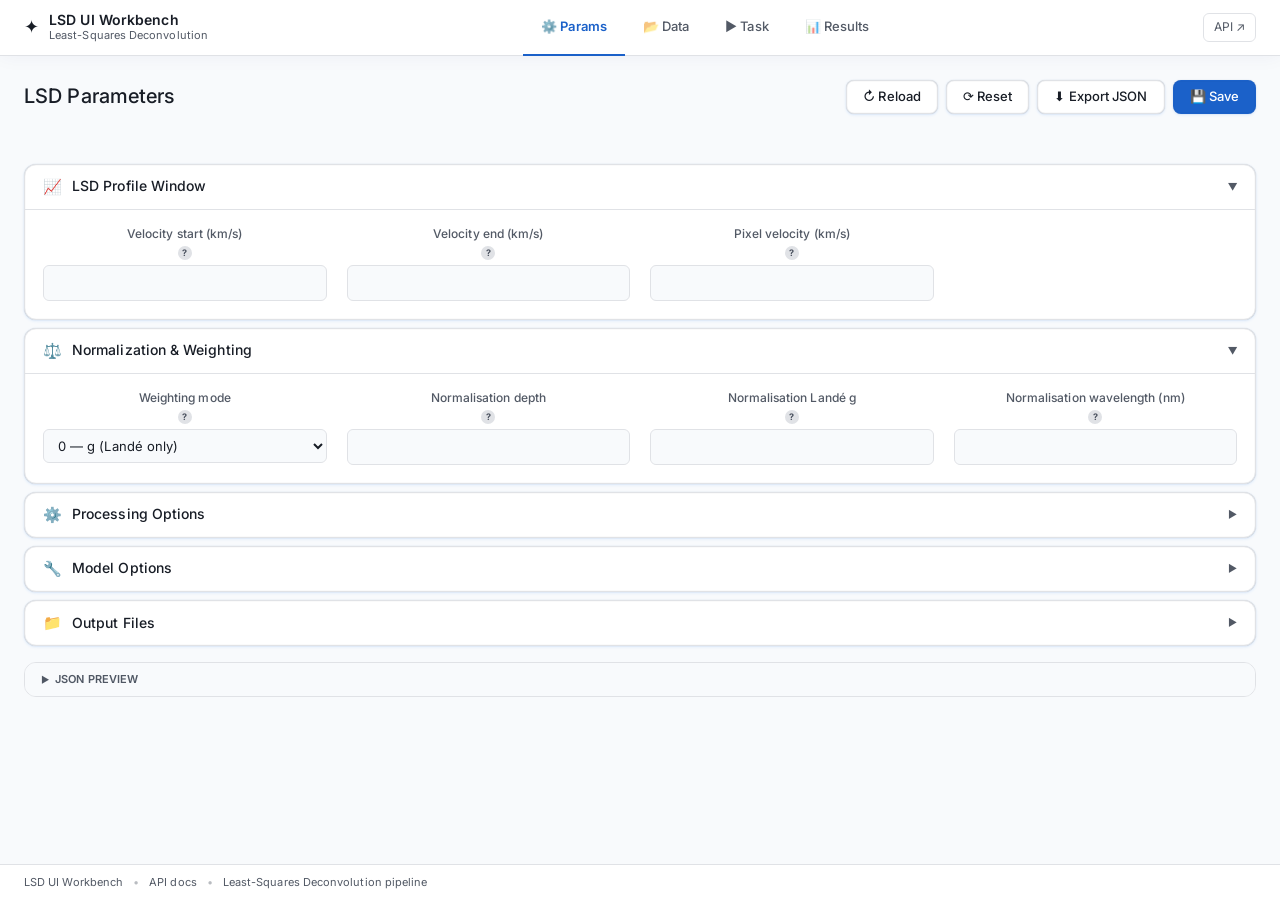
==== frontend/index.html @ bf509ae3 "Add LSD pipeline and runner implementation with web UI for configuration management - Created `pipel" ====
<!doctype html>
<html lang="en">
<head>
  <meta charset="UTF-8" />
  <meta name="viewport" content="width=device-width, initial-scale=1.0" />
  <title>LSD UI Workbench</title>
  <link rel="preconnect" href="https://fonts.googleapis.com" />
  <link rel="preconnect" href="https://fonts.gstatic.com" crossorigin />
  <link href="https://fonts.googleapis.com/css2?family=Inter:wght@400;500;600&display=swap" rel="stylesheet" />
  <link rel="stylesheet" href="css/app.css?v=2" />
</head>
<body>

  <!-- ===== HEADER ===== -->
  <header class="app-header">
    <div class="header-inner">
      <div class="brand">
        <span class="brand-icon">✦</span>
        <div>
          <div class="brand-title">LSD UI Workbench</div>
          <div class="brand-sub">Least-Squares Deconvolution</div>
        </div>
      </div>
      <nav class="tab-nav" role="tablist" aria-label="Main navigation">
        <button class="tab-btn active" data-tab="params"  role="tab" aria-selected="true">⚙️ Params</button>
        <button class="tab-btn"        data-tab="data"    role="tab" aria-selected="false">📂 Data</button>
        <button class="tab-btn"        data-tab="task"    role="tab" aria-selected="false">▶ Task</button>
        <button class="tab-btn"        data-tab="results" role="tab" aria-selected="false">📊 Results</button>
      </nav>
      <a class="docs-link" href="/api/docs" target="_blank" title="FastAPI docs">API ↗</a>
    </div>
  </header>

  <!-- ===== MAIN ===== -->
  <main class="app-main">

    <!-- ── Tab: Params ──────────────────────────────────────────────── -->
    <section id="tab-params" class="tab-panel active" role="tabpanel">
      <div class="panel-header">
        <h2>LSD Parameters</h2>
        <div class="panel-actions">
          <button id="params-reload-btn" class="btn btn-secondary">↻ Reload</button>
          <button id="params-reset-btn"  class="btn btn-secondary">⟳ Reset</button>
          <button id="params-export-btn" class="btn btn-secondary">⬇ Export JSON</button>
          <button id="params-save-btn"   class="btn btn-primary">💾 Save</button>
        </div>
      </div>
      <div id="params-status" class="status-bar" aria-live="polite"></div>
      <!-- Accordion sections rendered by params.js -->
      <div id="params-form" class="accordion-list"></div>
      <!-- JSON preview -->
      <details class="json-preview-wrap">
        <summary class="json-preview-summary">JSON Preview</summary>
        <textarea id="params-json-preview" class="json-preview" spellcheck="false" readonly></textarea>
      </details>
    </section>

    <!-- ── Tab: Data ────────────────────────────────────────────────── -->
    <section id="tab-data" class="tab-panel" role="tabpanel">
      <div class="panel-header">
        <h2>Spectrum &amp; Mask</h2>
        <div class="panel-actions">
          <button id="btn-data-reload"   class="btn btn-secondary">↻ Reload</button>
          <button id="btn-validate"      class="btn btn-secondary">🔍 Validate</button>
          <button id="btn-data-save"     class="btn btn-primary">💾 Save</button>
        </div>
      </div>
      <div id="data-status" class="status-bar" aria-live="polite"></div>

      <div class="card">
        <div class="card-title">Input Paths</div>
        <div class="field-grid">
          <div class="field-row field-row--full">
            <label class="field-label" for="input-observation">input.observation</label>
            <input type="text" id="input-observation" class="field-input" placeholder="data/filename.s" />
          </div>
          <div class="field-row field-row--full">
            <label class="field-label" for="input-mask">input.mask</label>
            <input type="text" id="input-mask" class="field-input" placeholder="masks/filename.dat" />
          </div>
        </div>
      </div>

      <div class="card" style="margin-top:12px">
        <div class="card-title">Available Data Files</div>
        <div id="data-files-list" class="file-chip-list"></div>
      </div>

      <div class="card" style="margin-top:12px">
        <div class="card-title">Available Mask Files</div>
        <div id="mask-files-list" class="file-chip-list"></div>
      </div>
    </section>

    <!-- ── Tab: Task ─────────────────────────────────────────────────── -->
    <section id="tab-task" class="tab-panel" role="tabpanel">
      <div class="panel-header">
        <h2>LSD Task</h2>
        <div class="panel-actions">
          <button id="btn-run-validate" class="btn btn-secondary">🔍 Validate Config</button>
          <button id="btn-run-start"    class="btn btn-primary">▶ Run LSD</button>
          <button id="btn-run-stop"     class="btn btn-danger">■ Stop</button>
        </div>
      </div>
      <div id="task-status" class="status-bar" aria-live="polite"></div>

      <div class="card">
        <div class="card-title">Run Settings</div>
        <div class="field-grid">
          <div class="field-row">
            <label class="field-label" for="run-mode">Run mode</label>
            <select id="run-mode" class="field-select">
              <option value="mock">Mock (simulate)</option>
              <option value="api">API (live backend)</option>
            </select>
          </div>
          <div class="field-row">
            <label class="field-label" for="api-base-url">API base URL</label>
            <input type="text" id="api-base-url" class="field-input" value="http://127.0.0.1:8080" />
          </div>
        </div>
      </div>

      <div class="card" style="margin-top:12px">
        <div class="card-title" style="display:flex;justify-content:space-between;align-items:center">
          Task Log
          <button id="btn-log-clear" class="btn btn-ghost btn-sm">Clear</button>
        </div>
        <div id="task-log" class="log-panel"></div>
      </div>
    </section>

    <!-- ── Tab: Results ───────────────────────────────────────────────── -->
    <section id="tab-results" class="tab-panel" role="tabpanel">
      <div class="panel-header">
        <h2>Result Plot</h2>
        <div class="panel-actions">
          <button id="btn-result-load" class="btn btn-primary">↻ Load Latest</button>
        </div>
      </div>
      <div id="result-status" class="status-bar" aria-live="polite"></div>

      <div class="card">
        <div class="card-title">LSD Profile</div>
        <div class="plot-box">
          <svg id="profile-svg" viewBox="0 0 900 280" preserveAspectRatio="none"></svg>
        </div>
      </div>

      <div class="card" style="margin-top:12px">
        <div class="card-title">Result Summary</div>
        <textarea id="result-json" class="json-preview" spellcheck="false" readonly></textarea>
      </div>
    </section>

  </main>

  <!-- ===== FOOTER ===== -->
  <footer class="app-footer">
    <span>LSD UI Workbench</span>
    <span class="sep">•</span>
    <a href="/api/docs" target="_blank">API docs</a>
    <span class="sep">•</span>
    <span>Least-Squares Deconvolution pipeline</span>
  </footer>

  <!-- Application JS (order matters: common.js first) -->
  <script src="js/common.js?v=2"></script>
  <script src="js/params.js?v=2"></script>
  <script src="js/data.js?v=2"></script>
  <script src="js/task.js?v=2"></script>
  <script src="js/results.js?v=2"></script>
</body>
</html>
---- frontend/css/app.css ----
/* =========================================================
   LSD UI Workbench — Airtable-Inspired Light Theme
   ========================================================= */

/* ── CSS Variables ────────────────────────────────────────── */
:root {
  --bg-base:       #ffffff;
  --bg-surface:    #f8fafc;
  --bg-card:       #ffffff;
  --border:        #e0e2e6;
  --text:          #181d26;
  --text-muted:    rgba(4, 14, 32, 0.69);
  --primary:       #1b61c9;
  --primary-hover: #1650a8;
  --primary-mid:   #254fad;
  --danger:        #b91c1c;
  --danger-bg:     #fef2f2;
  --danger-border: #fca5a5;
  --ok:            #006400;
  --warn:          #b45309;
  --header-h:      56px;

  --shadow-card: 0 0 1px rgba(0,0,0,0.18), 0 1px 3px rgba(45,127,249,0.14),
                 0 0 0 0.5px rgba(0,0,0,0.04) inset;
  --shadow-soft: 0 0 20px rgba(15,48,106,0.05);
}

/* ── Reset ────────────────────────────────────────────────── */
*, *::before, *::after { box-sizing: border-box; }

html { font-size: 14px; }

body {
  margin: 0;
  min-height: 100vh;
  color: var(--text);
  background: var(--bg-surface);
  font-family: "Inter", -apple-system, BlinkMacSystemFont, "Segoe UI", Roboto, sans-serif;
  line-height: 1.35;
  letter-spacing: 0.07px;
  -webkit-font-smoothing: antialiased;
  display: flex;
  flex-direction: column;
}

a { color: var(--primary); text-decoration: none; }
a:hover { text-decoration: underline; }

input, select, textarea, button { font: inherit; }

/* ── Header ───────────────────────────────────────────────── */
.app-header {
  position: sticky;
  top: 0;
  z-index: 100;
  height: var(--header-h);
  background: rgba(255,255,255,0.95);
  backdrop-filter: blur(10px);
  border-bottom: 1px solid var(--border);
  box-shadow: var(--shadow-soft);
}

.header-inner {
  max-width: 1280px;
  margin: 0 auto;
  height: 100%;
  padding: 0 24px;
  display: flex;
  align-items: center;
  gap: 20px;
}

.brand {
  display: flex;
  align-items: center;
  gap: 10px;
  white-space: nowrap;
  flex-shrink: 0;
}
.brand-icon { font-size: 18px; }
.brand-title {
  font-size: 14px;
  font-weight: 600;
  letter-spacing: 0.1px;
  line-height: 1.2;
}
.brand-sub {
  font-size: 11px;
  color: var(--text-muted);
  letter-spacing: 0.07px;
}

.docs-link {
  font-size: 12px;
  color: var(--text-muted);
  padding: 5px 10px;
  border: 1px solid var(--border);
  border-radius: 6px;
  white-space: nowrap;
  flex-shrink: 0;
  transition: color .15s, border-color .15s;
}
.docs-link:hover { color: var(--primary); border-color: var(--primary); text-decoration: none; }

/* ── Tab navigation ───────────────────────────────────────── */
.tab-nav {
  display: flex;
  flex: 1;
  justify-content: center;
}

.tab-btn {
  background: transparent;
  border: none;
  border-bottom: 2px solid transparent;
  color: var(--text-muted);
  cursor: pointer;
  font-size: 13px;
  font-weight: 500;
  padding: 0 18px;
  height: var(--header-h);
  transition: color .15s, border-color .15s;
  white-space: nowrap;
  letter-spacing: 0.07px;
}
.tab-btn:hover { color: var(--text); }
.tab-btn.active {
  color: var(--primary);
  border-bottom-color: var(--primary);
  font-weight: 600;
}

/* ── Main content ─────────────────────────────────────────── */
.app-main {
  flex: 1;
  max-width: 1280px;
  width: 100%;
  margin: 0 auto;
  padding: 24px 24px 40px;
}

/* ── Tab panels ───────────────────────────────────────────── */
.tab-panel { display: none; }
.tab-panel.active { display: block; }

/* ── Panel header ─────────────────────────────────────────── */
.panel-header {
  display: flex;
  align-items: center;
  justify-content: space-between;
  flex-wrap: wrap;
  gap: 12px;
  margin-bottom: 14px;
}
.panel-header h2 {
  font-size: 20px;
  font-weight: 500;
  letter-spacing: 0.1px;
  margin: 0;
}
.panel-actions {
  display: flex;
  gap: 8px;
  flex-wrap: wrap;
  align-items: center;
}

/* ── Status bar ───────────────────────────────────────────── */
.status-bar {
  min-height: 22px;
  font-size: 12px;
  letter-spacing: 0.07px;
  padding: 4px 10px;
  border-radius: 6px;
  margin-bottom: 14px;
  transition: background .2s, color .2s;
}
.status-bar.ok   { background: #dcfce7; color: var(--ok); }
.status-bar.warn { background: #fef9c3; color: var(--warn); }
.status-bar.error { background: var(--danger-bg); color: var(--danger); }

/* ── Buttons ──────────────────────────────────────────────── */
.btn {
  display: inline-flex;
  align-items: center;
  gap: 5px;
  border: 1px solid transparent;
  border-radius: 8px;
  padding: 7px 16px;
  cursor: pointer;
  font-size: 13px;
  font-weight: 500;
  letter-spacing: 0.08px;
  transition: opacity .15s, box-shadow .15s;
  white-space: nowrap;
}
.btn:hover { opacity: .88; }
.btn:active { opacity: .72; }

.btn-primary   { background: var(--primary); color: #fff; box-shadow: var(--shadow-card); }
.btn-secondary { background: #fff; color: var(--text); border-color: var(--border); box-shadow: var(--shadow-card); }
.btn-danger    { background: #fff; color: var(--danger); border-color: var(--danger-border); }
.btn-ghost     { background: transparent; color: var(--text-muted); border-color: transparent; }
.btn-sm        { padding: 4px 10px; font-size: 12px; border-radius: 6px; }

/* Legacy btn classes */
.btn.primary   { background: var(--primary); color: #fff; }
.btn.secondary { background: var(--bg-card); color: var(--text); border-color: var(--border); }
.btn.ghost     { background: transparent; color: var(--text); border-color: var(--border); }
.btn.danger    { background: var(--danger-bg); color: var(--danger); border-color: var(--danger-border); }

/* ── Card ─────────────────────────────────────────────────── */
.card {
  background: var(--bg-card);
  border: 1px solid var(--border);
  border-radius: 12px;
  padding: 20px;
  box-shadow: var(--shadow-card);
}
.card-title {
  font-size: 11px;
  font-weight: 600;
  letter-spacing: 0.12px;
  margin-bottom: 14px;
  color: var(--text-muted);
  text-transform: uppercase;
}

/* ── Accordion ────────────────────────────────────────────── */
.accordion-list { display: flex; flex-direction: column; gap: 8px; }

.accordion {
  background: var(--bg-card);
  border: 1px solid var(--border);
  border-radius: 12px;
  overflow: hidden;
  box-shadow: var(--shadow-card);
}

.accordion-header {
  display: flex;
  align-items: center;
  gap: 10px;
  padding: 12px 18px;
  cursor: pointer;
  user-select: none;
  transition: background .12s;
}
.accordion-header:hover { background: var(--bg-surface); }

.accordion-icon  { font-size: 15px; flex-shrink: 0; }
.accordion-label {
  flex: 1;
  font-size: 14px;
  font-weight: 500;
  letter-spacing: 0.07px;
}
.accordion-arrow {
  font-size: 10px;
  color: var(--text-muted);
  transition: transform .18s;
}
.accordion.open .accordion-arrow { transform: rotate(90deg); }

.accordion-body {
  display: none;
  padding: 6px 18px 18px;
  border-top: 1px solid var(--border);
}
.accordion.open .accordion-body { display: block; }

/* ── Field grid & rows ────────────────────────────────────── */
.field-grid {
  display: grid;
  grid-template-columns: repeat(auto-fill, minmax(260px, 1fr));
  gap: 14px 20px;
  padding-top: 10px;
}

.field-row { display: flex; flex-direction: column; gap: 5px; }
.field-row--full { grid-column: 1 / -1; }
.field-row--hidden { display: none !important; }

.field-subheader {
  grid-column: 1 / -1;
  font-size: 11px;
  font-weight: 600;
  letter-spacing: 0.12px;
  color: var(--text-muted);
  text-transform: uppercase;
  border-top: 1px solid var(--border);
  padding-top: 10px;
  margin-top: 2px;
}

.field-label {
  font-size: 12px;
  font-weight: 500;
  color: var(--text-muted);
  letter-spacing: 0.07px;
  display: flex;
  align-items: center;
  gap: 4px;
}

.field-input,
.field-select {
  border: 1px solid var(--border);
  border-radius: 6px;
  padding: 7px 10px;
  background: var(--bg-surface);
  color: var(--text);
  font-size: 13px;
  letter-spacing: 0.07px;
  outline: none;
  transition: border-color .15s, box-shadow .15s;
}
.field-input[type="number"] {
  text-align: right;
  font-family: "SF Mono", "Fira Mono", Consolas, monospace;
  color-scheme: light;
}
.field-input:focus,
.field-select:focus {
  border-color: var(--primary);
  box-shadow: 0 0 0 1.5px var(--primary);
}
.field-input:disabled,
.field-select:disabled { opacity: .42; cursor: not-allowed; }

.checkbox-label {
  display: flex;
  align-items: center;
  gap: 8px;
  font-size: 13px;
  font-weight: 400;
  cursor: pointer;
  margin-top: 4px;
}
.checkbox-label input[type="checkbox"] {
  width: 14px;
  height: 14px;
  flex-shrink: 0;
  accent-color: var(--primary);
  cursor: pointer;
}

/* ── Help tooltip (?) icon ───────────────────────────────── */
.param-help {
  display: inline-flex;
  align-items: center;
  justify-content: center;
  width: 14px;
  height: 14px;
  border-radius: 50%;
  background: var(--border);
  color: var(--text-muted);
  font-size: 9px;
  font-weight: 700;
  cursor: help;
  flex-shrink: 0;
  position: relative;
  transition: background .12s, color .12s;
  vertical-align: middle;
}
.param-help:hover { background: var(--primary); color: #fff; }

.param-help[data-tip]:hover::after {
  content: attr(data-tip);
  position: absolute;
  left: 50%;
  bottom: calc(100% + 6px);
  transform: translateX(-50%);
  background: #1a1f2e;
  color: #fff;
  font-size: 11px;
  font-weight: 400;
  letter-spacing: 0.07px;
  line-height: 1.45;
  padding: 7px 11px;
  border-radius: 6px;
  white-space: pre-wrap;
  max-width: 280px;
  width: max-content;
  z-index: 300;
  pointer-events: none;
  box-shadow: 0 4px 12px rgba(0,0,0,0.3);
}
.param-help[data-tip]:hover::before {
  content: '';
  position: absolute;
  left: 50%;
  bottom: calc(100% + 2px);
  transform: translateX(-50%);
  border: 4px solid transparent;
  border-top-color: #1a1f2e;
  z-index: 300;
  pointer-events: none;
}

/* ── JSON preview ─────────────────────────────────────────── */
.json-preview-wrap {
  margin-top: 16px;
  border: 1px solid var(--border);
  border-radius: 12px;
  overflow: hidden;
  background: var(--bg-card);
}
.json-preview-summary {
  padding: 9px 16px;
  font-size: 11px;
  font-weight: 600;
  color: var(--text-muted);
  cursor: pointer;
  letter-spacing: 0.12px;
  text-transform: uppercase;
  background: var(--bg-surface);
  user-select: none;
  list-style: none;
  display: flex;
  align-items: center;
  gap: 6px;
}
.json-preview-summary:hover { background: #eef2f7; }
.json-preview-summary::before { content: '▶'; font-size: 9px; transition: transform .15s; }
details[open] .json-preview-summary::before { transform: rotate(90deg); }

.json-preview {
  width: 100%;
  min-height: 160px;
  max-height: 360px;
  resize: vertical;
  border: none;
  border-top: 1px solid var(--border);
  padding: 12px 14px;
  background: #f4f6fa;
  font-family: "SF Mono", "Fira Mono", Consolas, monospace;
  font-size: 12px;
  line-height: 1.5;
  color: var(--text);
  outline: none;
}

/* ── File chips ───────────────────────────────────────────── */
.file-chip-list {
  display: flex;
  flex-wrap: wrap;
  gap: 6px;
  min-height: 24px;
}
.file-chip {
  background: var(--bg-surface);
  border: 1px solid var(--border);
  border-radius: 6px;
  padding: 4px 12px;
  font-size: 12px;
  cursor: pointer;
  transition: border-color .12s, color .12s;
  font-family: "SF Mono", "Fira Mono", Consolas, monospace;
}
.file-chip:hover { border-color: var(--primary); color: var(--primary); }

/* ── Task log panel ───────────────────────────────────────── */
.log-panel {
  min-height: 180px;
  max-height: 360px;
  overflow-y: auto;
  background: var(--bg-surface);
  border: 1px solid var(--border);
  border-radius: 8px;
  padding: 10px 12px;
  font-family: "SF Mono", "Fira Mono", Consolas, monospace;
  font-size: 12px;
  line-height: 1.6;
}
.log-panel p { margin: 0; }
.log-panel .log-error { color: var(--danger); }
.log-panel .log-ok    { color: var(--ok); }

/* ── Plot box ─────────────────────────────────────────────── */
.plot-box {
  border: 1px dashed var(--border);
  border-radius: 8px;
  padding: 6px;
  background: var(--bg-surface);
  min-height: 280px;
}
.plot-box svg { width: 100%; height: 280px; display: block; }

/* ── Footer ───────────────────────────────────────────────── */
.app-footer {
  background: var(--bg-card);
  border-top: 1px solid var(--border);
  padding: 10px 24px;
  display: flex;
  gap: 10px;
  align-items: center;
  font-size: 11px;
  color: var(--text-muted);
  letter-spacing: 0.07px;
}
.app-footer a { color: var(--text-muted); }
.app-footer a:hover { color: var(--primary); }
.sep { opacity: 0.4; }

/* ── Legacy multi-page compat ─────────────────────────────── */
.page {
  max-width: 1180px;
  margin: 0 auto;
  padding: 24px 24px 32px;
}
.hero {
  background: var(--bg-card);
  border: 1px solid var(--border);
  border-radius: 16px;
  padding: 20px 24px;
  margin-bottom: 16px;
}
.hero h1 { margin: 0 0 6px; font-size: 24px; font-weight: 400; line-height: 1.25; letter-spacing: 0.12px; }
.hero p { margin: 0; color: var(--text-muted); font-size: 14px; letter-spacing: 0.07px; }
.btn-row { display: flex; gap: 8px; flex-wrap: wrap; align-items: center; }
.status {
  padding: 4px 12px;
  border-radius: 999px;
  font-size: 12px;
  font-weight: 500;
}
.status.ok      { background: #dcfce7; color: var(--ok); }
.status.warn    { background: #fef9c3; color: var(--warn); }
.status.error   { background: var(--danger-bg); color: var(--danger); }
.status.running { background: #dbeafe; color: var(--primary); }
.log {
  min-height: 160px; max-height: 280px; overflow: auto;
  border: 1px solid var(--border); border-radius: 8px;
  background: var(--bg-surface); padding: 10px 12px;
  font-family: "SF Mono", "Fira Mono", Consolas, monospace;
  font-size: 12px; line-height: 1.55;
}
.log p { margin: 0; }
.grid { display: grid; gap: 12px; }
.grid.two { grid-template-columns: repeat(2, minmax(0, 1fr)); }
label { display: flex; flex-direction: column; gap: 4px; font-size: 13px; font-weight: 500; }
input[type="text"], input[type="number"], select {
  border: 1px solid var(--border); border-radius: 6px; padding: 8px 10px;
  background: var(--bg-surface); color: var(--text); font-size: 13px; outline: none;
  transition: border-color .15s;
}
input:focus, select:focus { border-color: var(--primary); }

/* ── Responsive ───────────────────────────────────────────── */
@media (max-width: 860px) {
  .header-inner { padding: 0 14px; gap: 10px; }
  .brand-sub { display: none; }
  .tab-btn { padding: 0 12px; font-size: 12px; }
  .app-main { padding: 16px 14px 32px; }
  .field-grid { grid-template-columns: 1fr; }
}
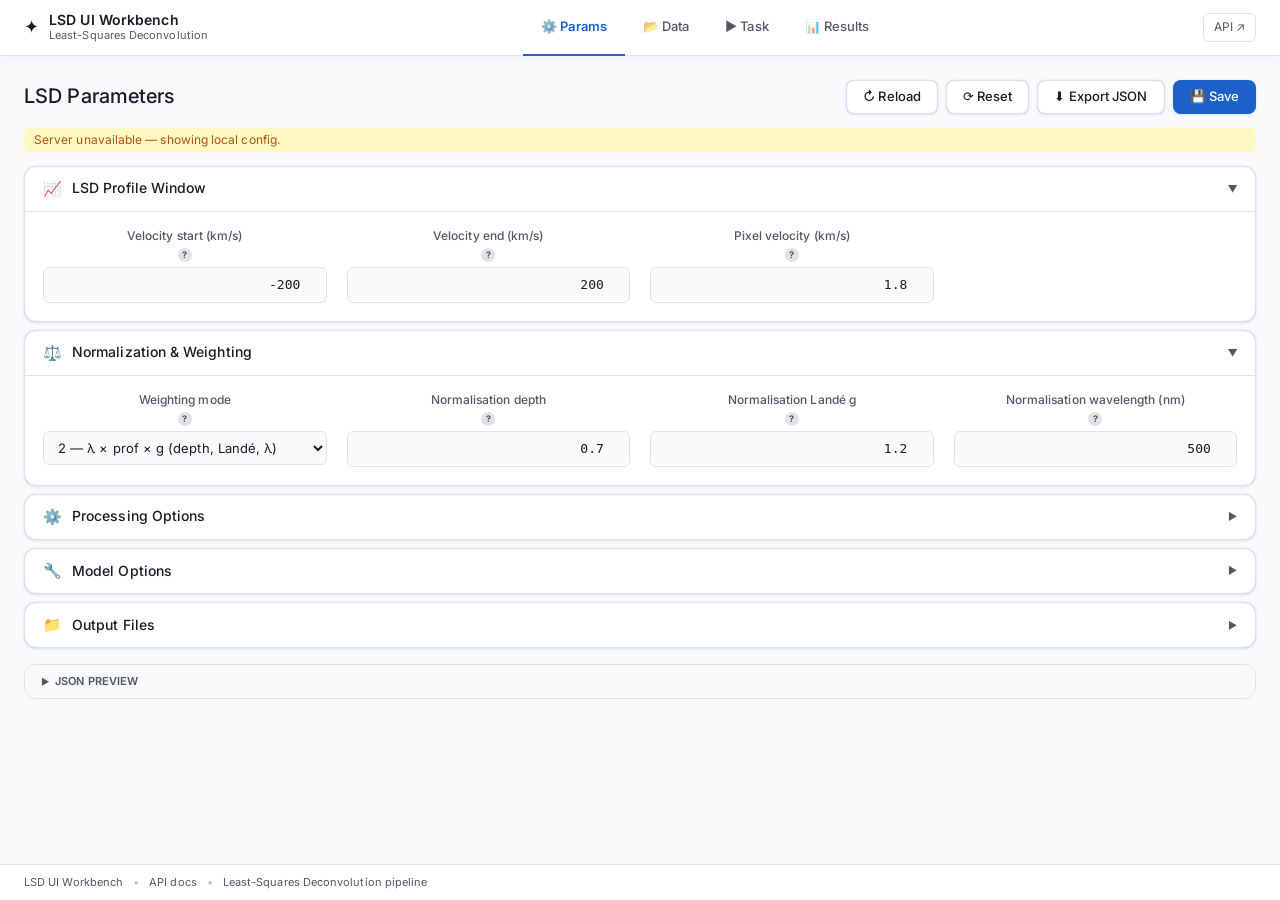
==== commit 13c320e3: "add interactive Plotly spectrum+mask viewer backend and frontend Agent-Logs-Url: https://github.com/" ====
--- a/frontend/index.html
+++ b/frontend/index.html
@@ -137,6 +137,7 @@
         <h2>Result Plot</h2>
         <div class="panel-actions">
           <button id="btn-result-load" class="btn btn-primary">↻ Load Latest</button>
+          <button id="btn-view-spectrum" class="btn btn-secondary" aria-label="View Spectrum and Mask">🔭 View Spectrum &amp; Mask</button>
         </div>
       </div>
       <div id="result-status" class="status-bar" aria-live="polite"></div>
--- a/frontend/css/app.css
+++ b/frontend/css/app.css
@@ -556,3 +556,25 @@
   .field-grid { grid-template-columns: 1fr; }
 }
 
+
+/* ── Spectrum Viewer ──────────────────────────────────────── */
+.sv-toolbar {
+  display: flex;
+  align-items: flex-end;
+  gap: 12px;
+  flex-wrap: wrap;
+  margin-bottom: 16px;
+}
+.sv-toolbar .field-row {
+  display: flex;
+  flex-direction: column;
+  gap: 4px;
+  min-width: 260px;
+}
+.sv-plot-frame {
+  width: 100%;
+  border: 1px solid var(--border);
+  border-radius: 12px;
+  background: var(--bg-base);
+  min-height: 740px;
+}
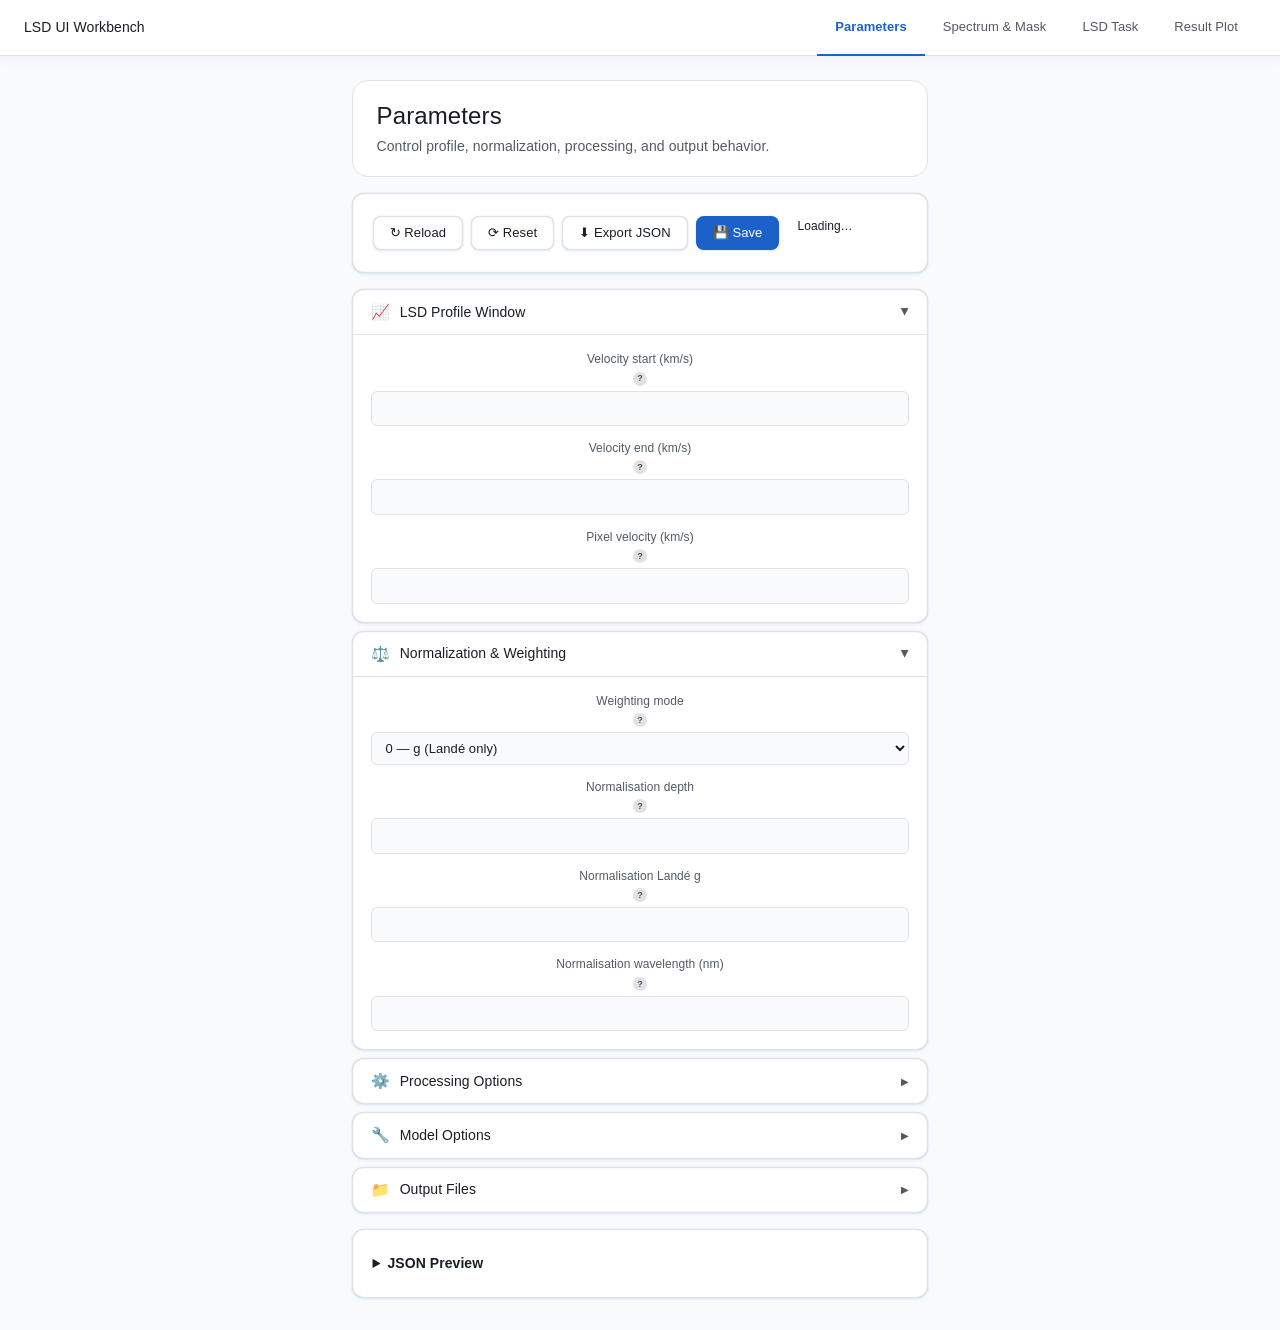
==== commit 6e198bbc: "前端优化" ====
--- a/frontend/index.html
+++ b/frontend/index.html
@@ -4,6 +4,7 @@
 <head>
   <meta charset="UTF-8" />
   <meta name="viewport" content="width=device-width, initial-scale=1.0" />
+  <meta http-equiv="refresh" content="0; url=params.html" />
   <title>LSD UI Workbench</title>
   <link rel="preconnect" href="https://fonts.googleapis.com" />
   <link rel="preconnect" href="https://fonts.gstatic.com" crossorigin />
--- a/frontend/css/app.css
+++ b/frontend/css/app.css
@@ -504,6 +504,32 @@
 .sep { opacity: 0.4; }
 
 /* ── Legacy multi-page compat ─────────────────────────────── */
+.main-nav {
+  display: flex;
+  gap: 0;
+  margin-left: auto;
+}
+.nav-link {
+  display: inline-flex;
+  align-items: center;
+  height: var(--header-h);
+  padding: 0 18px;
+  font-size: 13px;
+  font-weight: 500;
+  color: var(--text-muted);
+  text-decoration: none;
+  border-bottom: 2px solid transparent;
+  transition: color .15s, border-color .15s;
+  letter-spacing: 0.07px;
+  white-space: nowrap;
+}
+.nav-link:hover { color: var(--text); text-decoration: none; }
+.nav-link.active {
+  color: var(--primary);
+  border-bottom-color: var(--primary);
+  font-weight: 600;
+}
+
 .page {
   max-width: 1180px;
   margin: 0 auto;
@@ -557,6 +583,87 @@
 }
 
 
+/* ── Data table ───────────────────────────────────────────── */
+.data-table {
+  width: 100%;
+  border-collapse: collapse;
+  font-size: .875rem;
+}
+.data-table th {
+  color: var(--text-muted);
+  font-weight: 600;
+  padding: 8px 12px;
+  text-align: left;
+  border-bottom: 1px solid var(--border);
+  font-size: .78rem;
+  text-transform: uppercase;
+  letter-spacing: 0.06em;
+}
+.data-table td {
+  padding: 9px 12px;
+  border-bottom: 1px solid var(--border);
+  color: var(--text);
+  font-size: .82rem;
+}
+.data-table td code {
+  font-family: "SF Mono", "Fira Mono", Consolas, monospace;
+  font-size: .82rem;
+  background: none;
+  padding: 0;
+}
+.data-table tr:hover td { background: var(--bg-surface); }
+.data-table tbody:empty + .no-files-msg { display: block; }
+
+/* ── Observation entries table ───────────────────────────── */
+.obs-table-wrap { overflow-x: auto; }
+.obs-entry-table { min-width: 480px; }
+.obs-entry-table .field-input {
+  padding: 5px 8px;
+  font-size: .82rem;
+  height: 30px;
+}
+.obs-entry-table .obs-fn {
+  min-width: 200px;
+  width: 100%;
+  font-family: "SF Mono", "Fira Mono", Consolas, monospace;
+}
+.obs-row-num {
+  color: var(--text-muted);
+  font-variant-numeric: tabular-nums;
+  text-align: right;
+  padding-right: 6px;
+  font-size: .78rem;
+  user-select: none;
+}
+.obs-file-status {
+  font-size: 1rem;
+  text-align: center;
+  cursor: default;
+  min-width: 3rem;
+}
+.obs-file-ok      { color: var(--ok); }
+.obs-file-missing { color: var(--danger); }
+.obs-file-unknown { color: var(--text-muted); }
+
+.no-files-msg {
+  font-size: 12px;
+  color: var(--text-muted);
+  padding: 12px 0;
+}
+.no-files-msg code {
+  font-family: "SF Mono", "Fira Mono", Consolas, monospace;
+  background: var(--bg-surface);
+  padding: 1px 5px;
+  border-radius: 3px;
+}
+.hint {
+  font-size: .72rem;
+  color: var(--text-muted);
+  font-weight: 400;
+  text-transform: none;
+  letter-spacing: 0;
+}
+
 /* ── Spectrum Viewer ──────────────────────────────────────── */
 .sv-toolbar {
   display: flex;
@@ -578,3 +685,4 @@
   background: var(--bg-base);
   min-height: 740px;
 }
+.card--plot-frame { padding: 12px; }
